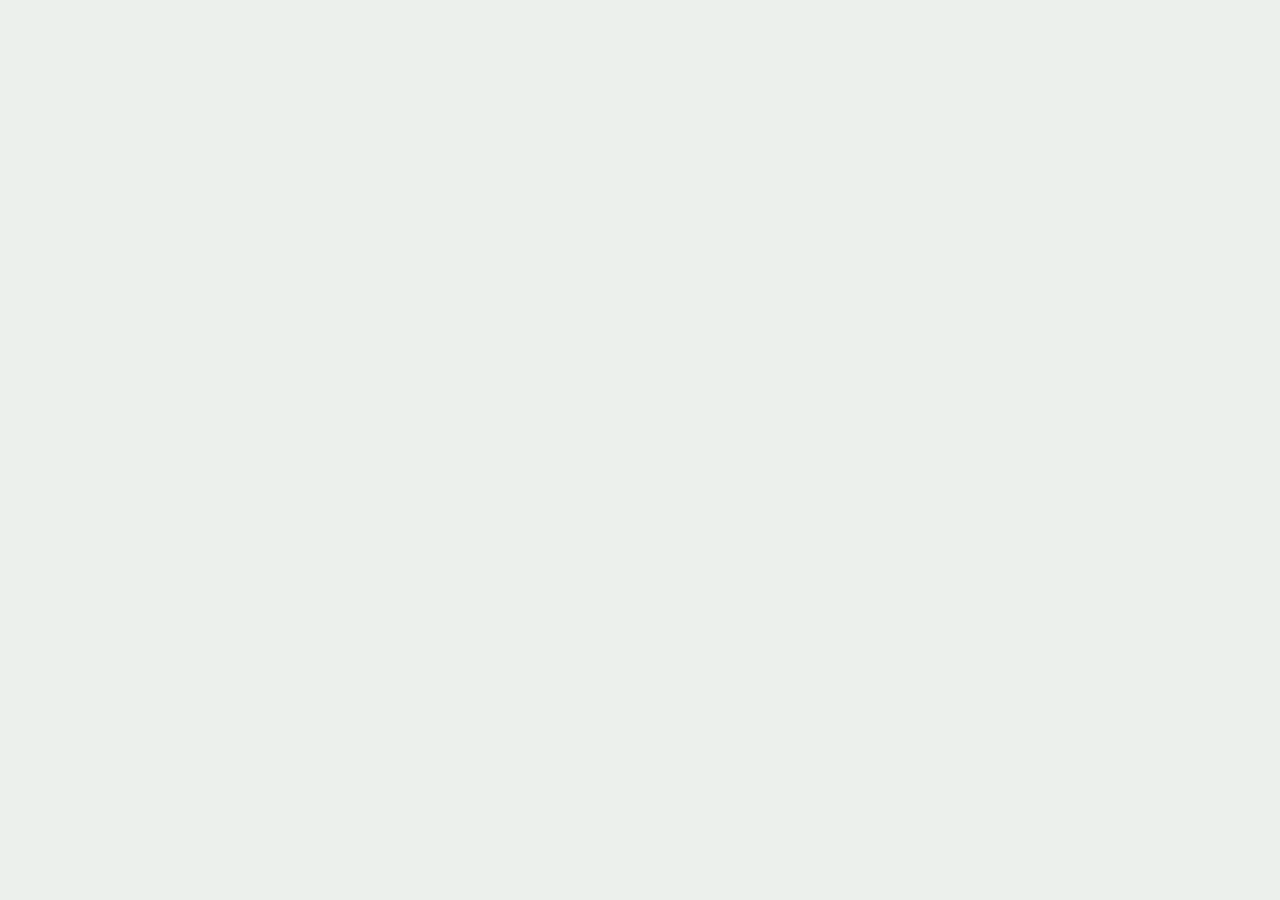
==== index.html @ 9dad706f "Add files via upload" ====
<!doctype html>
<html lang="en">
<head>
<meta charset="utf-8">
<meta name="viewport" content="width=device-width, initial-scale=1, viewport-fit=cover">
<title>Strong NT Bidding Trainer</title>
<meta name="claude:viewport-fit-sides" content="cover">
<link rel="stylesheet" href="https://fonts.googleapis.com/css2?family=Bricolage+Grotesque:opsz,wght@12..96,500;12..96,700;12..96,800&family=Public+Sans:wght@400;500;600;700&display=swap">
<link rel="stylesheet" href="style.css">
</head>
<body>
<div class="wrap" id="app"></div>
<script src="js/rules.js"></script>
<script src="js/auction.js"></script>
<script src="js/drills.js"></script>
<script src="js/app.js"></script>
</body>
</html>
---- style.css ----
/* Layout: one narrow card-room column — auction on felt, hand as a bridge diagram, bidding box like real bidding cards */
:root{
  --bg:#ECF0EC; --surface:#FFFFFF; --surface-2:#F4F7F4; --ink:#14221A; --muted:#58695F; --line:#D2DBD4;
  --felt:#1D6646; --felt-2:#175339; --felt-ink:#F2F8F4;
  --red:#C2183A; --blk:#14221A;
  --pass:#2C8A57; --dbl:#C2183A; --rdbl:#2450A3;
  --good:#1C774A; --good-bg:#E2F2E8; --bad:#AD3428; --bad-bg:#FAE8E4;
  --display:"Bricolage Grotesque", "Avenir Next", system-ui, sans-serif;
  --body:"Public Sans", system-ui, -apple-system, "Segoe UI", sans-serif;
}
@media (prefers-color-scheme: dark){:root:not([data-theme="light"]){
  --bg:#0E1612; --surface:#17221C; --surface-2:#1C2922; --ink:#E4ECE6; --muted:#93A69A; --line:#2A3A31;
  --felt:#1B5C40; --felt-2:#154A33; --felt-ink:#EAF5EE; --red:#FF6F86; --blk:#E4ECE6;
  --pass:#3FA56E; --dbl:#E04A62; --rdbl:#4F7BD1; --good:#5CC48E; --good-bg:#183526; --bad:#FF8A7A; --bad-bg:#3A1F1B; color-scheme:dark}}
:root[data-theme="dark"]{
  --bg:#0E1612; --surface:#17221C; --surface-2:#1C2922; --ink:#E4ECE6; --muted:#93A69A; --line:#2A3A31;
  --felt:#1B5C40; --felt-2:#154A33; --felt-ink:#EAF5EE; --red:#FF6F86; --blk:#E4ECE6;
  --pass:#3FA56E; --dbl:#E04A62; --rdbl:#4F7BD1; --good:#5CC48E; --good-bg:#183526; --bad:#FF8A7A; --bad-bg:#3A1F1B; color-scheme:dark}
*{box-sizing:border-box}
body{background:var(--bg);color:var(--ink);font-family:var(--body);font-size:15px;line-height:1.5;
  padding-left:max(16px,env(safe-area-inset-left,0px));padding-right:max(16px,env(safe-area-inset-right,0px));padding-block:20px 48px}
.wrap{max-width:640px;margin:0 auto;display:flex;flex-direction:column;gap:16px}
h1,h2,h3{font-family:var(--display);margin:0;text-wrap:balance;letter-spacing:-.01em}
h1{font-size:30px;font-weight:800;line-height:1.1}
h2{font-size:20px;font-weight:700}
.muted{color:var(--muted)}
.r{color:var(--red)} .k{color:var(--blk)}
button{font:inherit;color:inherit;cursor:pointer}
button:focus-visible,summary:focus-visible{outline:3px solid var(--felt);outline-offset:2px}
.eyebrow{font-size:12px;font-weight:600;letter-spacing:.08em;text-transform:uppercase;color:var(--muted)}

/* Home */
.intro{display:flex;flex-direction:column;gap:8px}
.intro p{margin:0;max-width:60ch}
.sets{display:grid;grid-template-columns:1fr;gap:10px}
@media(min-width:560px){.sets{grid-template-columns:1fr 1fr}}
.set{display:flex;flex-direction:column;gap:6px;text-align:left;background:var(--surface);border:1px solid var(--line);border-radius:10px;padding:14px;min-width:0}
.set:hover{border-color:var(--felt)}
.set-top{display:flex;justify-content:space-between;gap:8px;align-items:baseline}
.set h3{font-size:17px;font-weight:700}
.chip{font-size:11px;font-weight:700;letter-spacing:.06em;color:var(--felt);white-space:nowrap}
:root[data-theme="dark"] .chip{color:var(--good)}
@media (prefers-color-scheme: dark){:root:not([data-theme="light"]) .chip{color:var(--good)}}
.set p{margin:0;font-size:13.5px;color:var(--muted)}
.meter{height:5px;border-radius:3px;background:var(--surface-2);overflow:hidden;border:1px solid var(--line)}
.meter i{display:block;height:100%;background:var(--felt)}
.set-foot{display:flex;justify-content:space-between;font-size:12.5px;color:var(--muted);font-variant-numeric:tabular-nums}

/* Play */
.bar{display:flex;align-items:center;gap:10px;justify-content:space-between}
.back{background:none;border:0;padding:6px 0;color:var(--muted);font-weight:600}
.count{font-variant-numeric:tabular-nums;font-weight:600}
.dots{display:grid;grid-template-columns:repeat(25,1fr);gap:3px}
.dots i{height:6px;border-radius:2px;background:var(--line)}
.dots i.ok{background:var(--good)} .dots i.no{background:var(--bad)} .dots i.cur{background:var(--ink)}
.note{margin:0;font-size:14px}
.table{background:var(--felt);color:var(--felt-ink);border-radius:12px;padding:12px 12px 14px;display:flex;flex-direction:column;gap:6px}
.auc{display:grid;grid-template-columns:repeat(4,1fr);gap:4px;text-align:center}
.auc .hd{font-size:11px;font-weight:700;letter-spacing:.1em;opacity:.75;padding-bottom:4px;border-bottom:1px solid rgba(255,255,255,.18)}
.auc .hd small{display:block;font-weight:500;letter-spacing:.02em;text-transform:none;opacity:.85}
.ac{font-family:var(--display);font-weight:700;font-size:18px;padding:5px 0;border-radius:6px;font-variant-numeric:tabular-nums}
.ac .r{color:#FF9AAB} .ac .k{color:var(--felt-ink)}
.ac.you{background:var(--surface);color:var(--ink)}
.ac.you .k{color:var(--blk)} .ac.you .r{color:var(--red)}
.ac.ask{animation:pulse 1.6s ease-in-out infinite}
@keyframes pulse{50%{opacity:.55}}
@media (prefers-reduced-motion:reduce){.ac.ask{animation:none}}
.hand{background:var(--surface);border:1px solid var(--line);border-radius:12px;padding:12px 16px;display:flex;flex-direction:column;gap:2px}
.row{display:flex;align-items:baseline;gap:14px;font-family:var(--display);font-size:24px;font-weight:700;line-height:1.35}
.row .s{width:22px;font-size:24px;text-align:center}
.row .cards{letter-spacing:.06em;word-spacing:.18em;font-variant-numeric:tabular-nums}
.row .void{color:var(--muted);font-weight:500}
.stats{display:flex;gap:14px;font-size:13px;color:var(--muted);padding-top:6px;border-top:1px dashed var(--line);margin-top:6px;font-variant-numeric:tabular-nums}

.box{display:flex;flex-direction:column;gap:8px;background:var(--surface-2);border:1px solid var(--line);border-radius:12px;padding:12px}
.brow{display:grid;gap:6px}
.lv{grid-template-columns:repeat(7,1fr)}
.st{grid-template-columns:repeat(5,1fr)}
.ac3{grid-template-columns:2fr 1fr 1fr}
.bc{background:var(--surface);border:1px solid var(--line);border-radius:7px;min-height:46px;font-family:var(--display);font-weight:700;font-size:19px;box-shadow:0 1px 0 var(--line)}
.bc:disabled{opacity:.28;cursor:default}
.bc.on{background:var(--ink);color:var(--surface);border-color:var(--ink)}
.bc.p{background:var(--pass);color:#fff;border-color:transparent}
.bc.x{background:var(--dbl);color:#fff;border-color:transparent}
.bc.xx{background:var(--rdbl);color:#fff;border-color:transparent}
.hint{font-size:12.5px;color:var(--muted);text-align:center;margin:0}

.fb{border-radius:12px;padding:14px 16px;display:flex;flex-direction:column;gap:8px;border:1px solid}
.fb.ok{background:var(--good-bg);border-color:var(--good)}
.fb.no{background:var(--bad-bg);border-color:var(--bad)}
.verdict{font-family:var(--display);font-size:20px;font-weight:800}
.fb.ok .verdict{color:var(--good)} .fb.no .verdict{color:var(--bad)}
.fb p{margin:0}
.ref{font-size:12.5px;font-weight:600;color:var(--muted)}
.primary{background:var(--ink);color:var(--surface);border:0;border-radius:9px;padding:13px 18px;font-weight:700;font-size:15px}
.ghost{background:transparent;border:1px solid var(--line);border-radius:9px;padding:12px 16px;font-weight:600}
.actions{display:flex;gap:8px;flex-wrap:wrap}
.actions>*{flex:1 1 160px}

/* Summary */
.score{font-family:var(--display);font-size:56px;font-weight:800;line-height:1;font-variant-numeric:tabular-nums}
.review{display:flex;flex-direction:column;gap:6px}
details{background:var(--surface);border:1px solid var(--line);border-radius:10px}
summary{list-style:none;display:grid;grid-template-columns:28px 1fr auto;gap:10px;align-items:center;padding:10px 12px;cursor:pointer}
summary::-webkit-details-marker{display:none}
.mk{font-weight:800;text-align:center}
.mk.ok{color:var(--good)} .mk.no{color:var(--bad)}
.sm{min-width:0;font-size:13.5px;overflow:hidden;text-overflow:ellipsis;white-space:nowrap}
.cmp{font-family:var(--display);font-weight:700;white-space:nowrap;font-variant-numeric:tabular-nums}
.det{padding:0 12px 12px;display:flex;flex-direction:column;gap:10px}
.det .table{padding:8px}
.det .row{font-size:19px} .det .row .s{font-size:19px}
.lead{display:flex;flex-direction:column;gap:4px}
.pips{display:flex;align-items:center;gap:5px;font-size:12.5px;color:var(--muted);font-variant-numeric:tabular-nums}
.pips i{width:18px;height:6px;border-radius:3px;background:var(--line)}
.pips i.ok{background:var(--good)} .pips i.no{background:var(--bad)} .pips i.cur{background:var(--ink)}
.pips span{margin-left:4px}
.reveal{display:flex;flex-direction:column;gap:10px;background:var(--surface);border:1px solid var(--line);border-radius:12px;padding:12px}
.reveal .hand{border:0;padding:4px 4px 0;background:transparent}
.out{margin:0;font-weight:600}
.pcalls{display:flex;flex-direction:column;gap:4px;font-size:14px}
.pcalls p{margin:0}
.pair{display:grid;grid-template-columns:1fr;gap:8px}
@media(min-width:520px){.pair{grid-template-columns:1fr 1fr}}
.srow{display:grid;grid-template-columns:20px 1fr;gap:8px;font-size:14px;align-items:start}
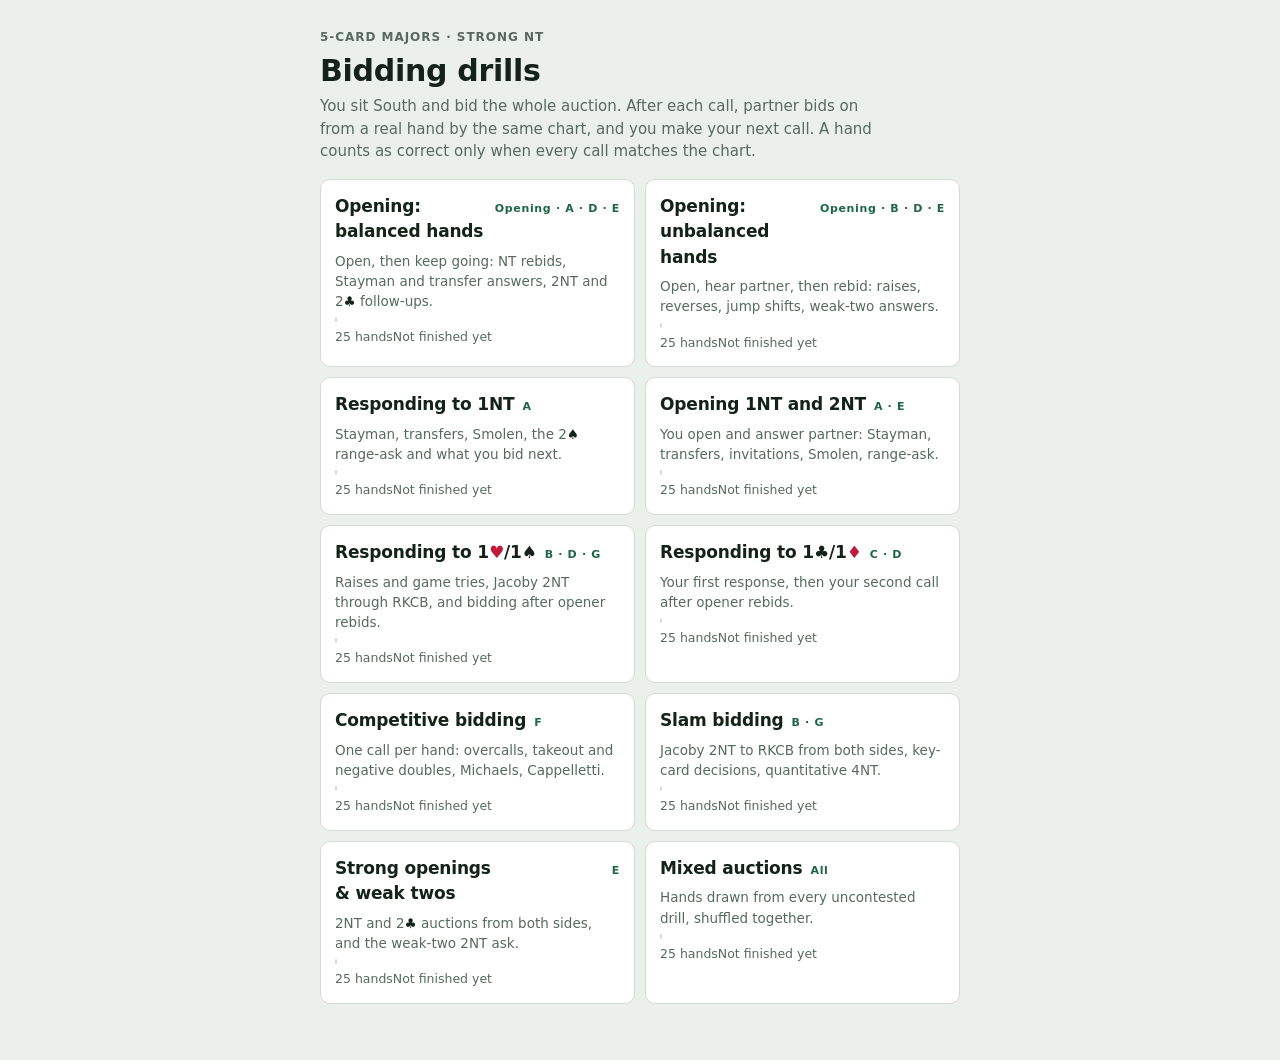
==== commit 3fd30b41: "Move scripts into js/, restructure for readability, fix bugs The page could not load: index.html loa" ====
--- a/index.html
+++ b/index.html
@@ -4,12 +4,15 @@
 <meta charset="utf-8">
 <meta name="viewport" content="width=device-width, initial-scale=1, viewport-fit=cover">
 <title>Strong NT Bidding Trainer</title>
-<meta name="claude:viewport-fit-sides" content="cover">
+<meta name="description" content="Bidding drills for a 5-card majors / strong 1NT (15-17) system.">
+<link rel="icon" href="data:image/svg+xml,<svg xmlns='http://www.w3.org/2000/svg' viewBox='0 0 100 100'><text y='.9em' font-size='90'>♠</text></svg>">
 <link rel="stylesheet" href="https://fonts.googleapis.com/css2?family=Bricolage+Grotesque:opsz,wght@12..96,500;12..96,700;12..96,800&family=Public+Sans:wght@400;500;600;700&display=swap">
 <link rel="stylesheet" href="style.css">
 </head>
 <body>
-<div class="wrap" id="app"></div>
+<div class="wrap" id="app"><noscript>This trainer needs JavaScript turned on.</noscript></div>
+<!-- Order matters: each file uses the ones above it. -->
+<script src="js/cards.js"></script>
 <script src="js/rules.js"></script>
 <script src="js/auction.js"></script>
 <script src="js/drills.js"></script>
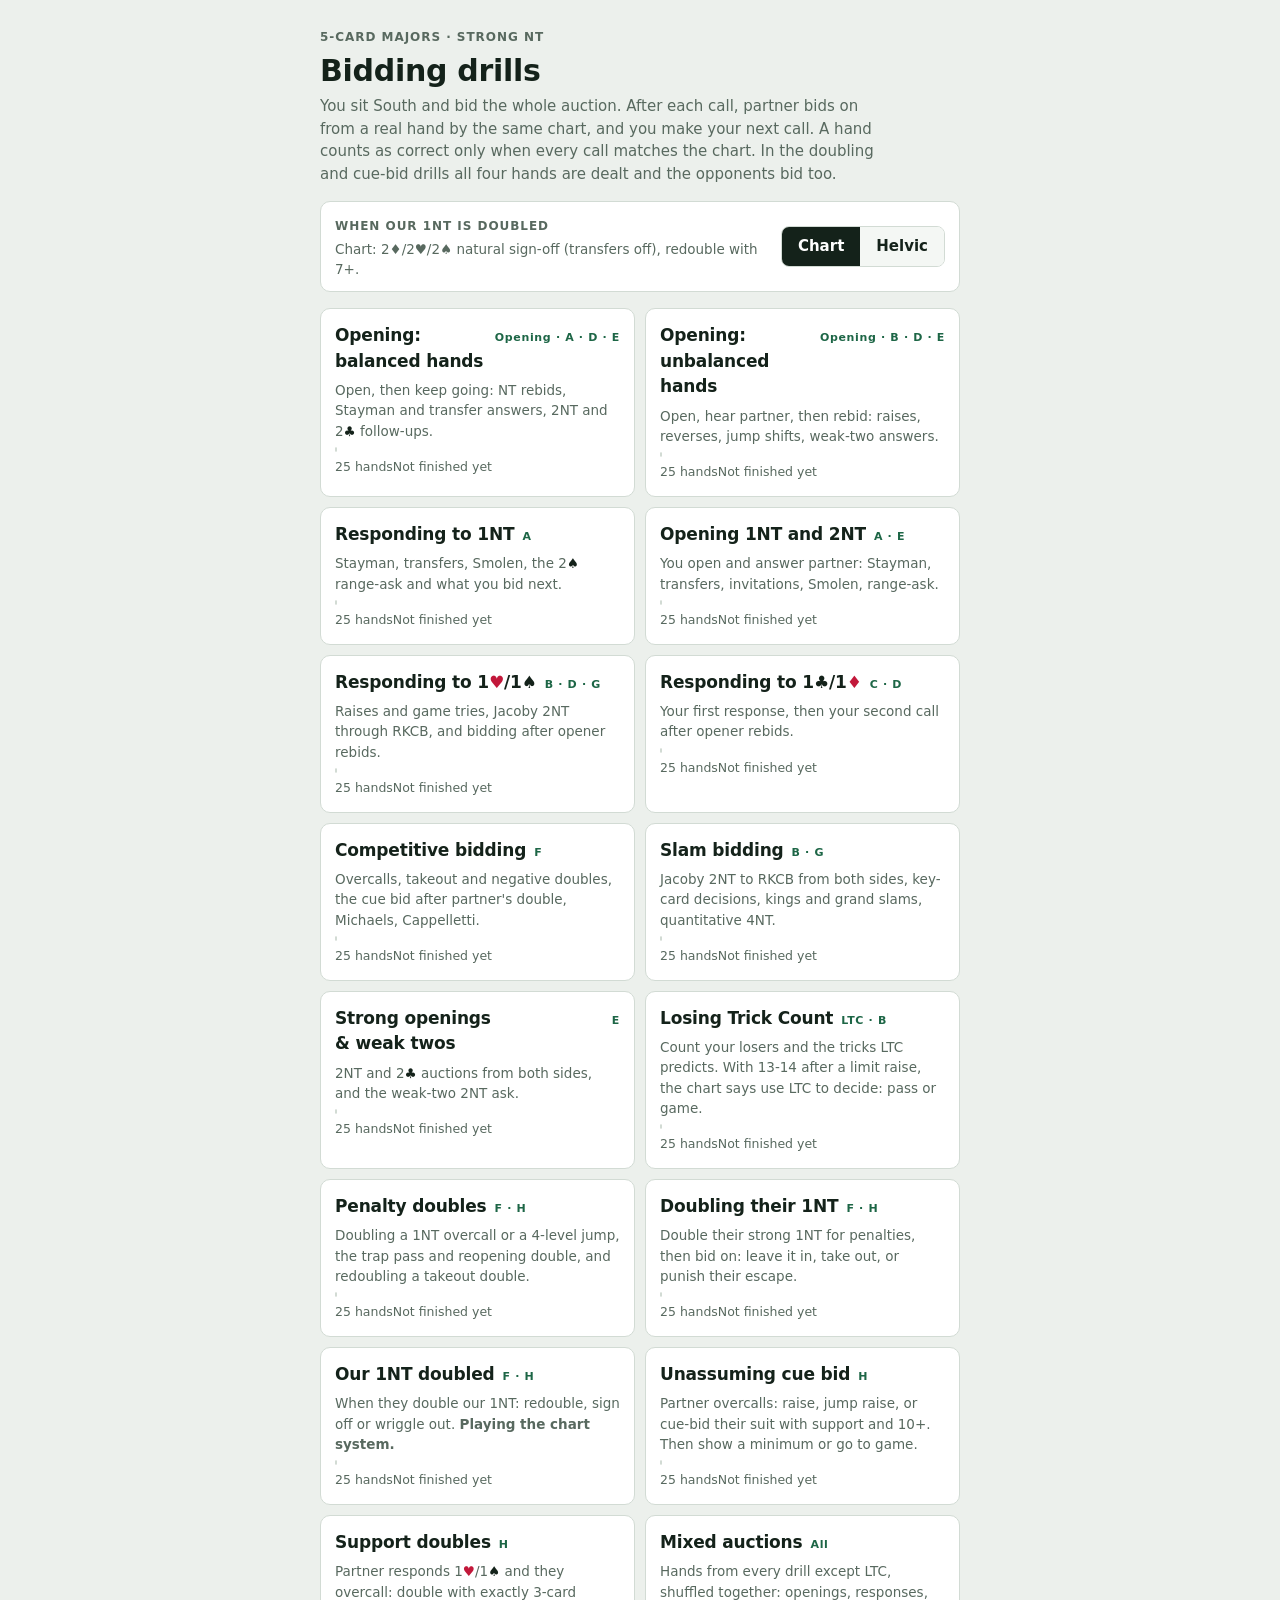
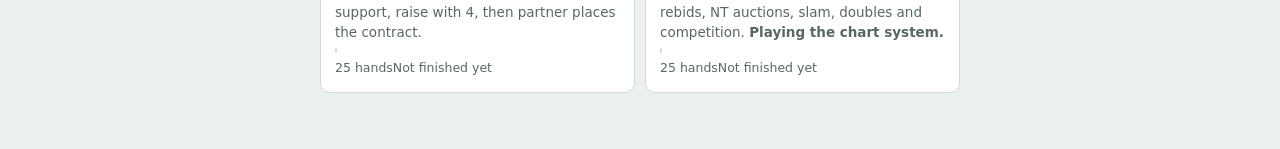
==== commit 88a1ea0f: "Add the October chart rules, four-hand drills and LTC on top of the 21 Oct engine Built on the rule " ====
--- a/index.html
+++ b/index.html
@@ -14,8 +14,10 @@
 <!-- Order matters: each file uses the ones above it. -->
 <script src="js/cards.js"></script>
 <script src="js/rules.js"></script>
+<script src="js/competitive.js"></script>
 <script src="js/auction.js"></script>
 <script src="js/drills.js"></script>
+<script src="js/contested.js"></script>
 <script src="js/app.js"></script>
 </body>
 </html>
--- a/style.css
+++ b/style.css
@@ -50,9 +50,11 @@
 .bar{display:flex;align-items:center;gap:10px;justify-content:space-between}
 .back{background:none;border:0;padding:6px 0;color:var(--muted);font-weight:600}
 .count{font-variant-numeric:tabular-nums;font-weight:600}
-.dots{display:grid;grid-template-columns:repeat(25,1fr);gap:3px}
-.dots i{height:6px;border-radius:2px;background:var(--line)}
-.dots i.ok{background:var(--good)} .dots i.no{background:var(--bad)} .dots i.cur{background:var(--ink)}
+/* Progress dots double as buttons: a tall tap target with a thin bar drawn in the middle */
+.dots{display:grid;grid-template-columns:repeat(25,1fr);gap:3px;margin-block:-8px}
+.dots .dot{height:22px;padding:8px 0;border:0;border-radius:3px;background:var(--line);background-clip:content-box;min-width:0}
+.dots .dot.ok{background-color:var(--good)} .dots .dot.no{background-color:var(--bad)} .dots .dot.cur{background-color:var(--ink)}
+.dots .dot:hover{padding-block:6px}
 .note{margin:0;font-size:14px}
 .table{background:var(--felt);color:var(--felt-ink);border-radius:12px;padding:12px 12px 14px;display:flex;flex-direction:column;gap:6px}
 .auc{display:grid;grid-template-columns:repeat(4,1fr);gap:4px;text-align:center}
@@ -123,3 +125,14 @@
 .pair{display:grid;grid-template-columns:1fr;gap:8px}
 @media(min-width:520px){.pair{grid-template-columns:1fr 1fr}}
 .srow{display:grid;grid-template-columns:20px 1fr;gap:8px;font-size:14px;align-items:start}
+
+/* Number pad (LTC), full-deal LTC line, and the Chart / Helvic switch */
+.np{grid-template-columns:repeat(auto-fill,minmax(44px,1fr))}
+.stats{flex-wrap:wrap}
+.ltcl{margin:0;font-size:14px}
+.sys{display:flex;gap:12px;align-items:center;justify-content:space-between;flex-wrap:wrap;background:var(--surface);border:1px solid var(--line);border-radius:10px;padding:12px 14px}
+.sys>div:first-child{flex:1 1 260px;min-width:0}
+.sys p{margin:2px 0 0;font-size:13.5px;color:var(--muted)}
+.seg{display:inline-flex;border:1px solid var(--line);border-radius:8px;overflow:hidden}
+.seg button{background:var(--surface-2);border:0;padding:8px 16px;font-weight:600}
+.seg button.on{background:var(--ink);color:var(--surface)}
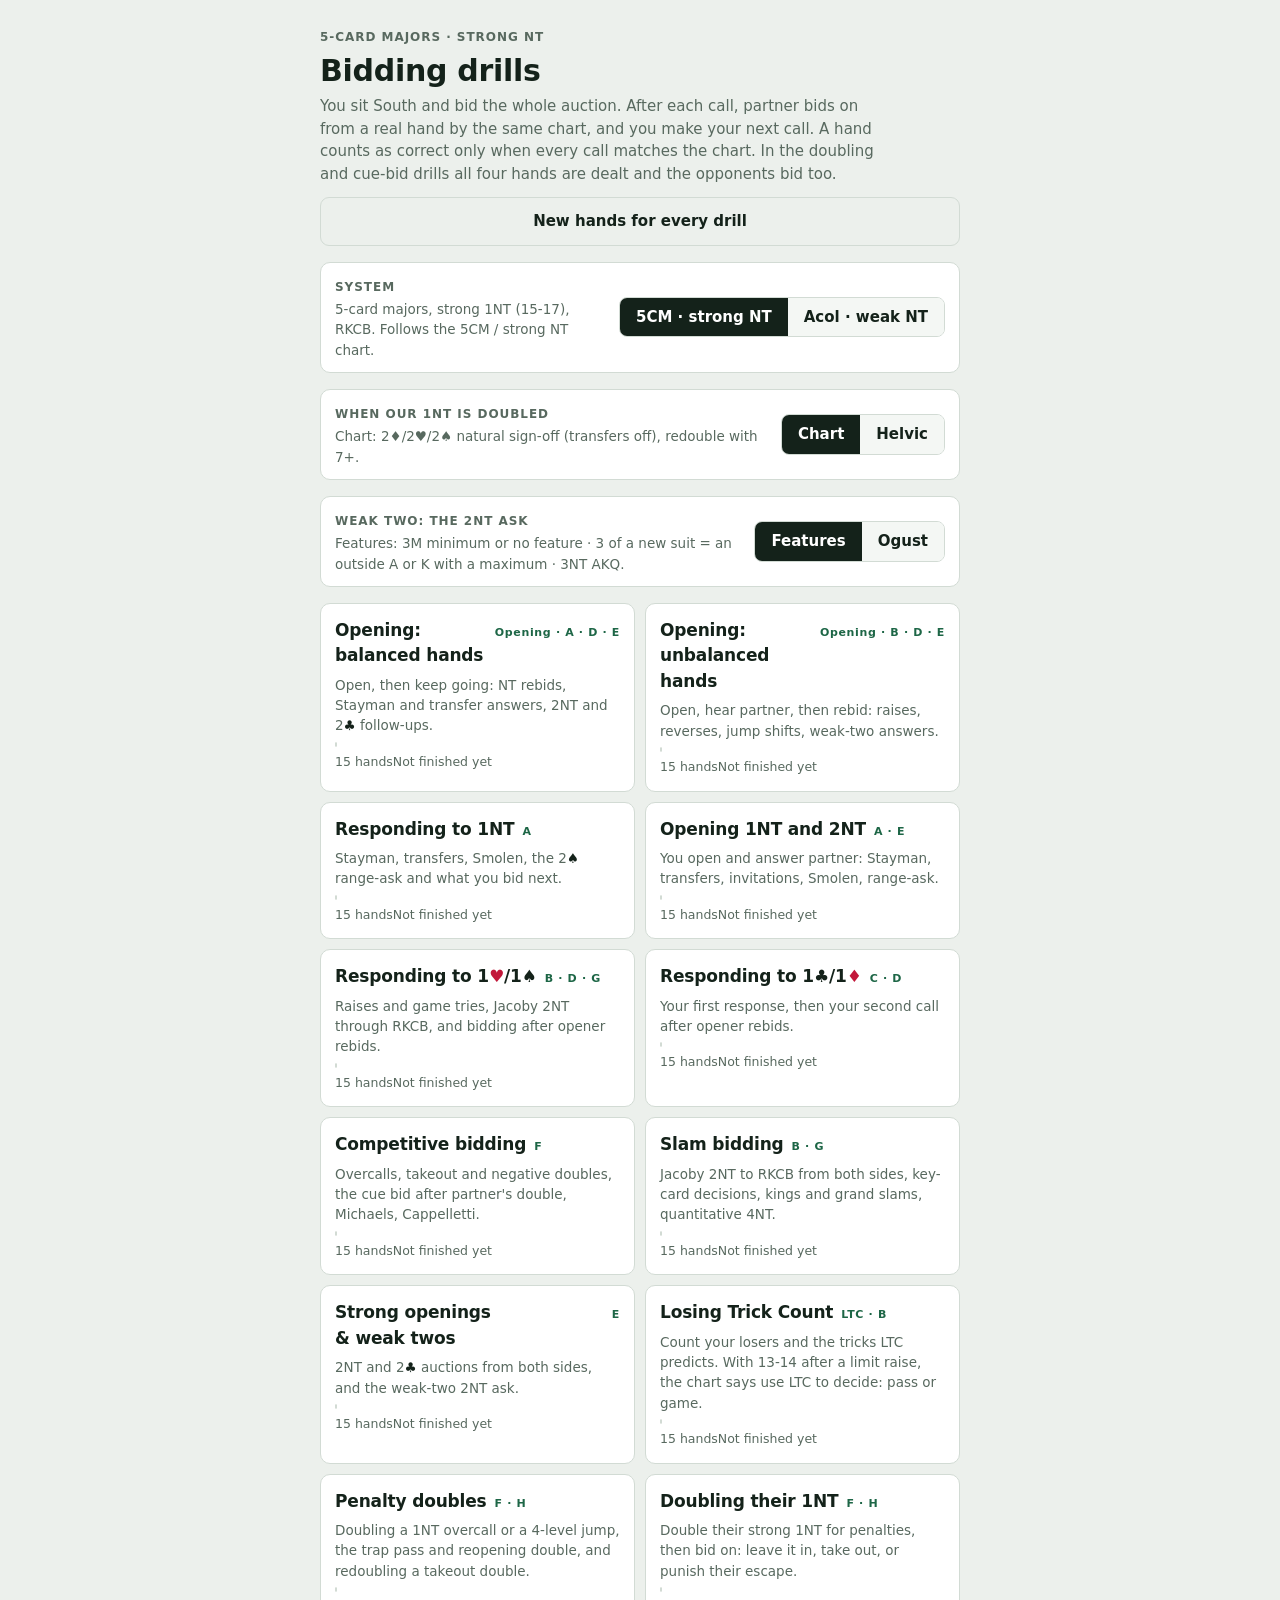
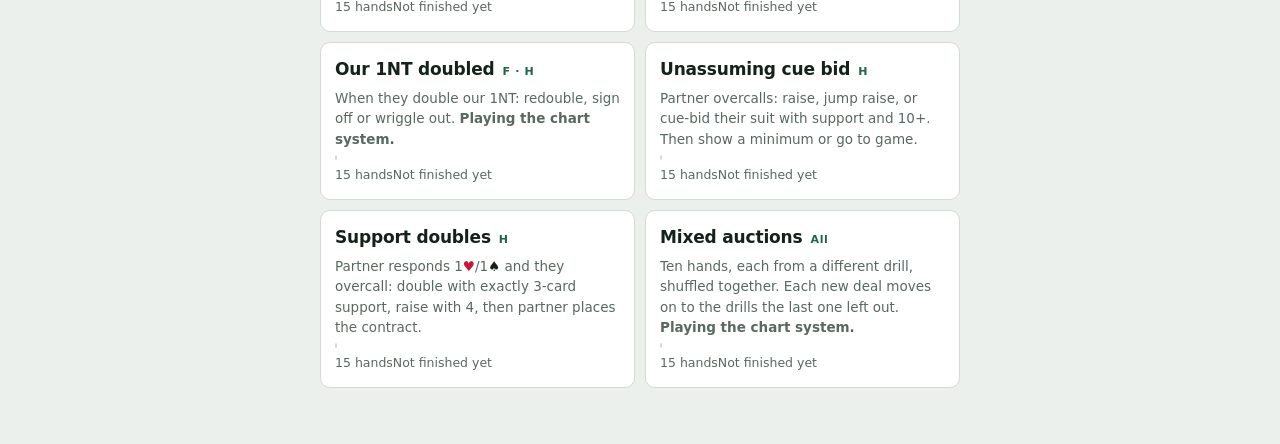
==== commit 4d2d07d7: "Acol / weak NT as a second system with its own drills; Ogust option for weak twos Co-Authored-By: Cl" ====
--- a/index.html
+++ b/index.html
@@ -18,6 +18,7 @@
 <script src="js/auction.js"></script>
 <script src="js/drills.js"></script>
 <script src="js/contested.js"></script>
+<script src="js/acol.js"></script>
 <script src="js/app.js"></script>
 </body>
 </html>
